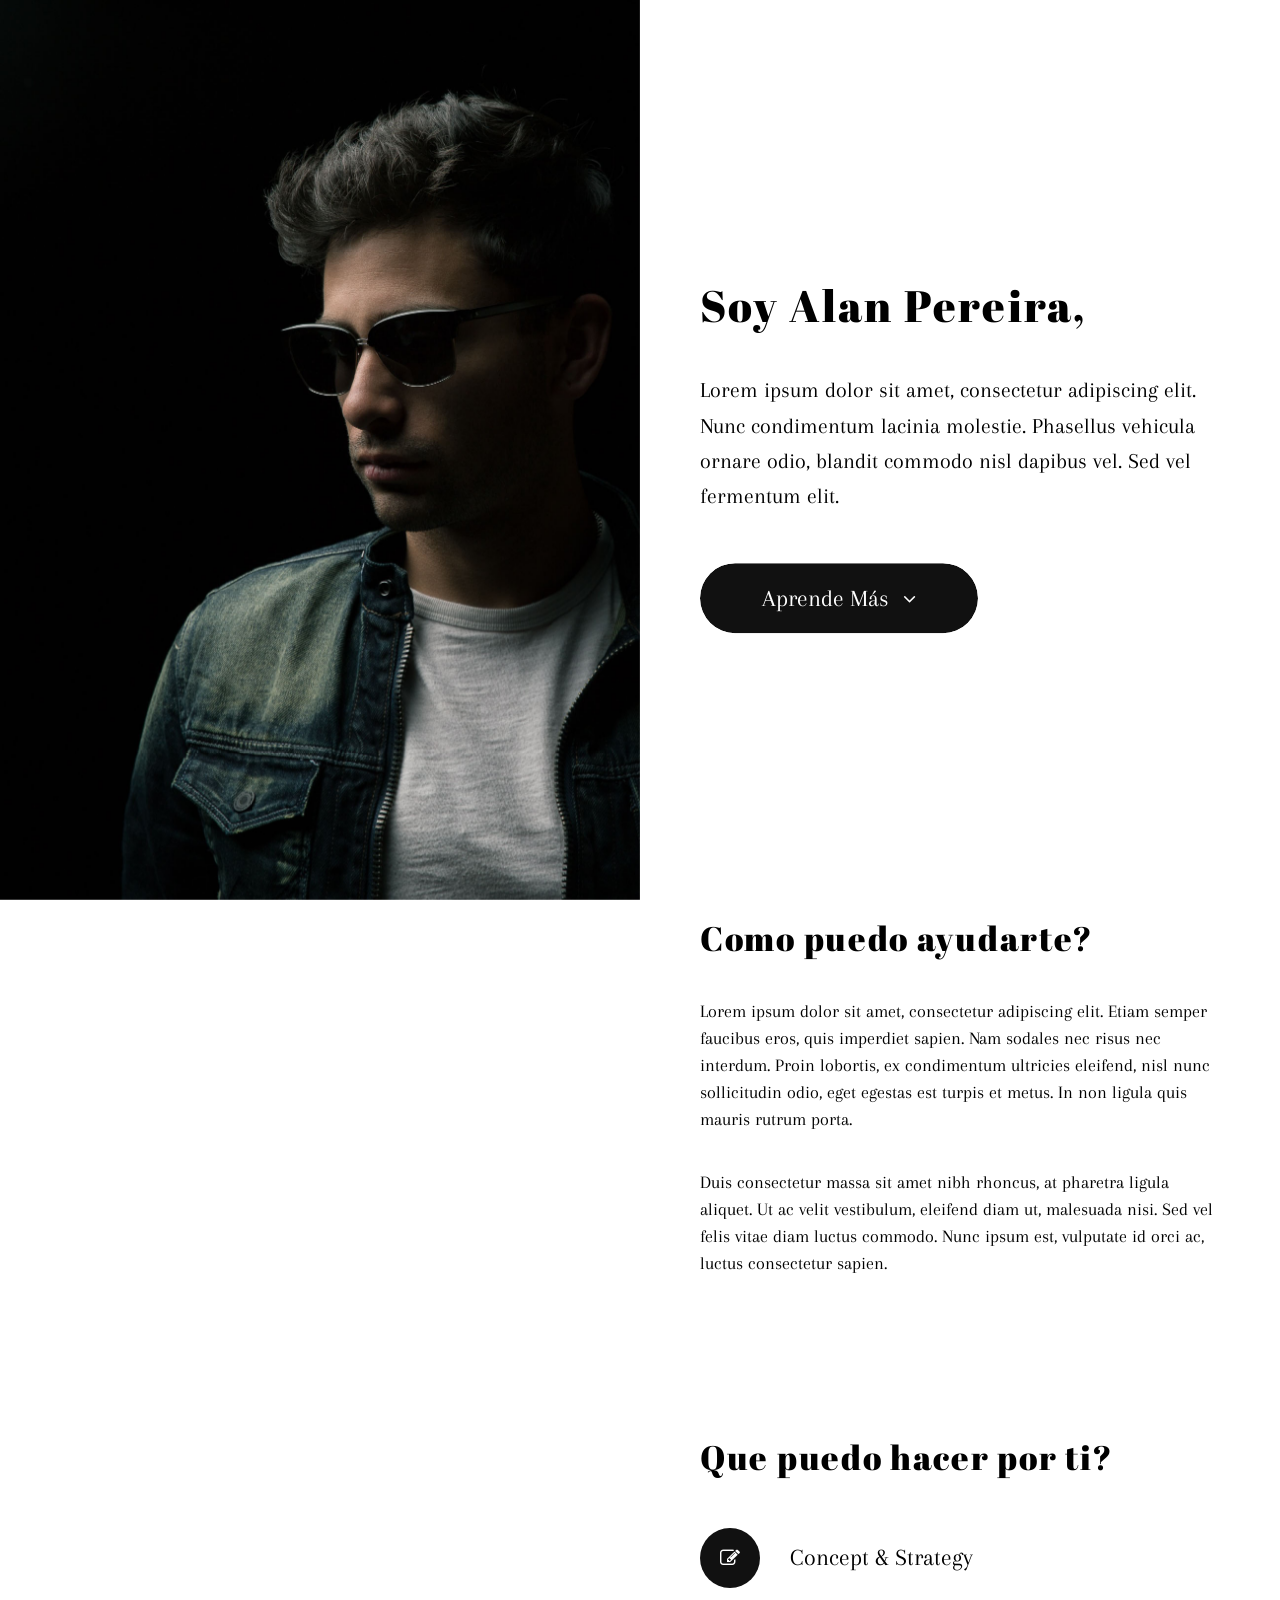
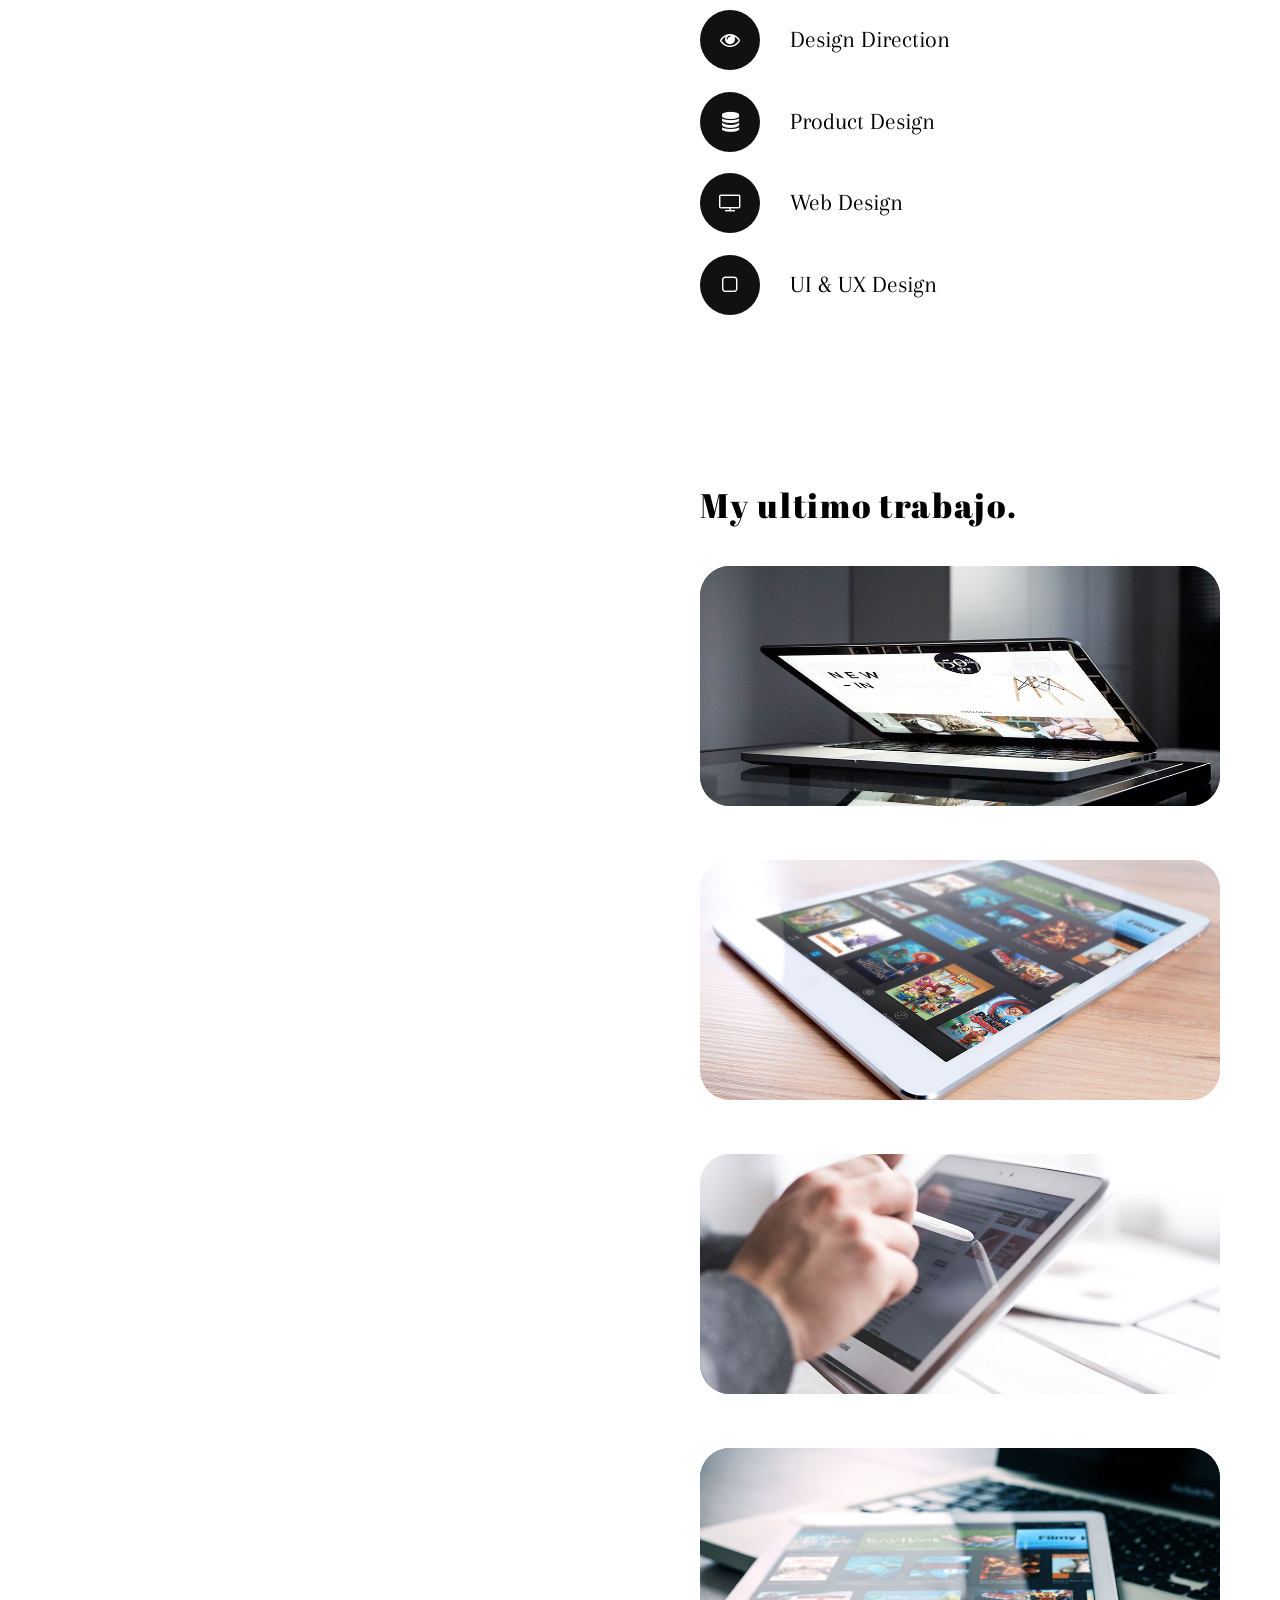
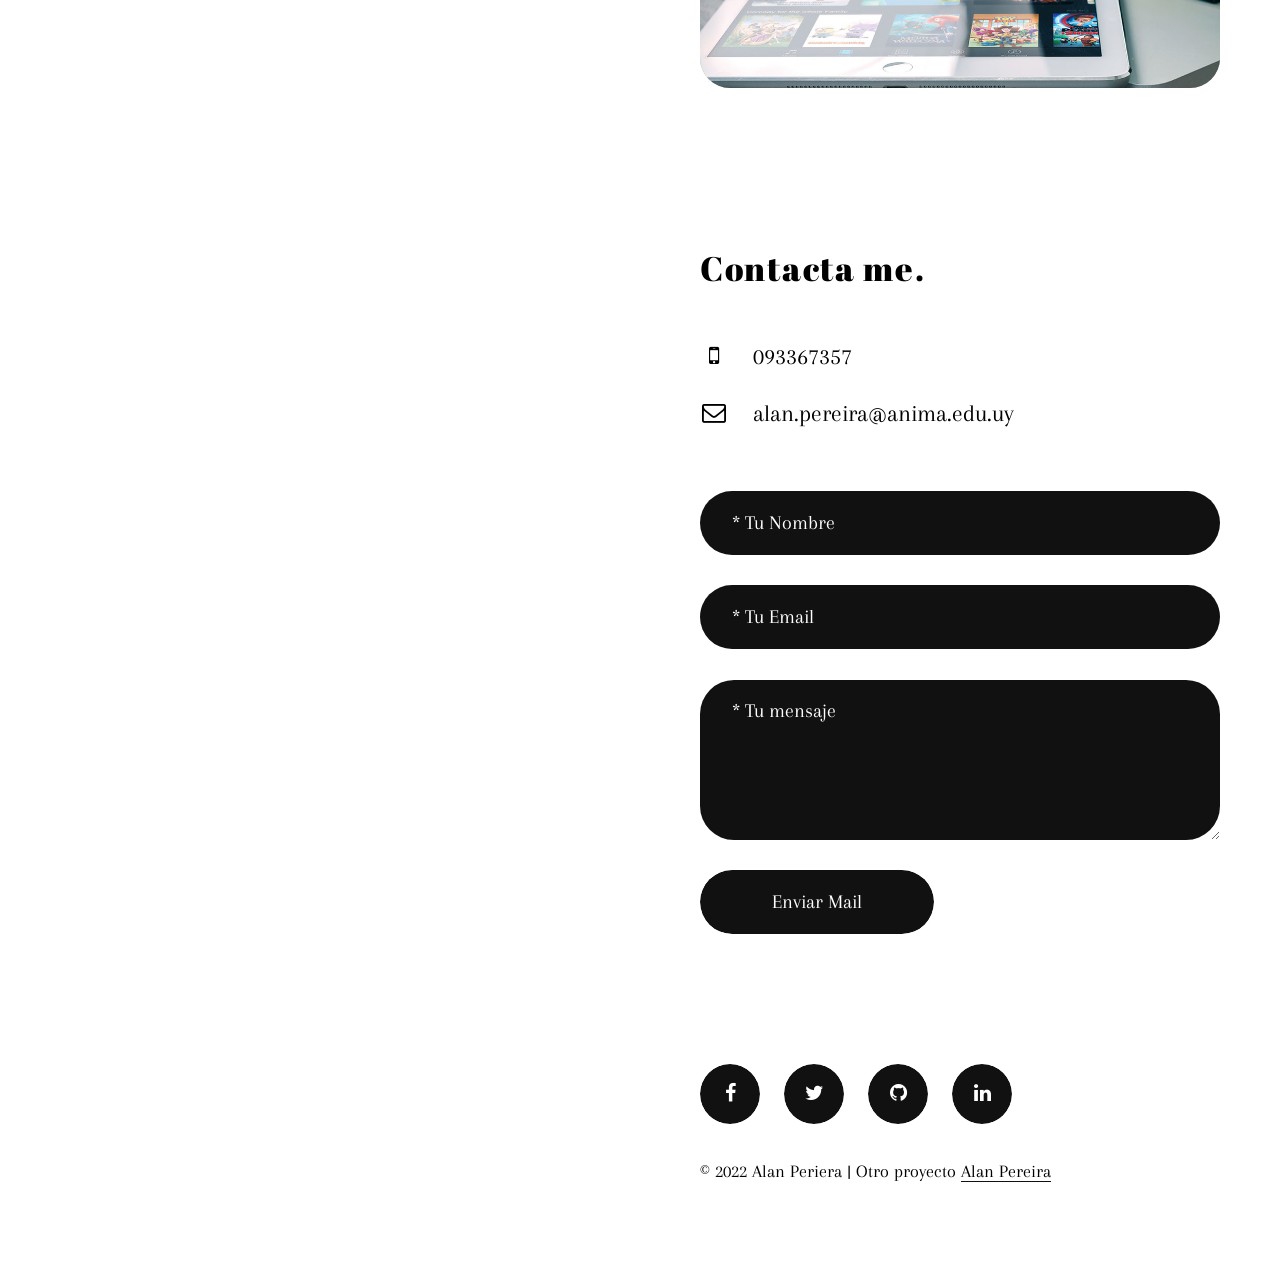
==== index.html @ 33b4f935 "Comit Inicial" ====
<!doctype html>

<html lang="en">
   
   
    <head>
       
       
        <!-- META -->
        <meta charset="utf-8">
        <meta name="robots" content="noodp">
        <meta name="viewport" content="width=device-width, initial-scale=1, maximum-scale=1, user-scalable=no">
       
        <!-- PAGE TITLE -->
        <title>Miller - Identity</title>
       
        <!-- FAVICON -->
        <link rel="shortcut icon" href="assets/img/favicon.png">
       
        <!-- FONTS -->
        <link href="https://fonts.googleapis.com/css?family=Abril+Fatface%7CArapey&amp;subset=latin-ext" rel="stylesheet">
       
        <!-- STYLESHEETS -->
        <link rel="stylesheet" type="text/css" href="assets/css/plugins.css">
        <link rel="stylesheet" type="text/css" href="assets/css/main.css">
        
        
    </head>

   
    <body>
    
       
        <!-- PRELOADER -->
        <div class="preloader">
           
            <div class="spinner"></div>
            
        </div>
        <!-- /PRELOADER -->
    
        
        <!-- IMAGE CONTAINER -->
        <div class="image-container">
           
            <div class="background-img"></div>

        </div>
        <!-- /IMAGE CONTAINER -->


        <!-- CONTENT AREA -->
        <div class="content-area">


            <!-- CONTENT AREA INNER --> 
            <div class="content-area-inner">


                <!-- INTRO -->
                <section id="intro">


                    <!-- CONTAINER MID -->
                    <div class="container-mid">

                       
                        <!-- ANIMATION CONTAINER -->
                        <div class="animation-container animation-fade-down" data-animation-delay="0">
                        
                            <h1>Soy Alan Pereira,</h1>
                        
                        </div>
                        <!-- /ANIMATION CONTAINER -->
                        
                        
                        <!-- ANIMATION CONTAINER -->
                        <div class="animation-container animation-fade-left" data-animation-delay="300">
                           
                            <p class="subline">Lorem ipsum dolor sit amet, consectetur adipiscing elit. Nunc condimentum lacinia molestie. Phasellus vehicula ornare odio, blandit commodo nisl dapibus vel. Sed vel fermentum elit.</p>
                            
                        </div>
                        <!-- /ANIMATION CONTAINER -->
                        
                        
                        <!-- ANIMATION CONTAINER -->
                        <div class="animation-container animation-fade-up" data-animation-delay="600">
                           
                            <a href="#about" class="smooth-scroll">Aprende Más<i class="fa fa-angle-down" aria-hidden="true"></i></a>
                            
                        </div>
                        <!-- /ANIMATION CONTAINER -->


                    </div>
                    <!-- /CONTAINER MID -->


                </section>
                <!-- /INTRO -->


                <!-- ABOUT -->
                <section id="about">


                    <h3 class="headline scroll-animated-from-right">Como puedo ayudarte?</h3>
                    
                    <p class="scroll-animated-from-right">Lorem ipsum dolor sit amet, consectetur adipiscing elit. Etiam semper faucibus eros, quis imperdiet sapien. Nam sodales nec risus nec interdum. Proin lobortis, ex condimentum ultricies eleifend, nisl nunc sollicitudin odio, eget egestas est turpis et metus. In non ligula quis mauris rutrum porta.</p>

                    <p class="scroll-animated-from-right">Duis consectetur massa sit amet nibh rhoncus, at pharetra ligula aliquet. Ut ac velit vestibulum, eleifend diam ut, malesuada nisi. Sed vel felis vitae diam luctus commodo. Nunc ipsum est, vulputate id orci ac, luctus consectetur sapien.</p>


                </section>
                <!-- /ABOUT -->
                
                
                <!-- SERVICE -->
                <section id="service">


                    <h3 class="headline scroll-animated-from-right">Que puedo hacer por ti?</h3>
                    
                    
                    <!-- SERVICE LIST -->
                    <ul class="services-list">
                       
                       
                        <li class="scroll-animated-from-right"><i class="fa fa-pencil-square-o" aria-hidden="true"></i>Concept & Strategy</li>
                        <li class="scroll-animated-from-right"><i class="fa fa-eye" aria-hidden="true"></i>Design Direction</li>
                        <li class="scroll-animated-from-right"><i class="fa fa-database" aria-hidden="true"></i>Product Design</li>
                        <li class="scroll-animated-from-right"><i class="fa fa-television" aria-hidden="true"></i>Web Design</li>
                        <li class="scroll-animated-from-right"><i class="fa fa-square-o" aria-hidden="true"></i>UI & UX Design</li>
                        
                        
                    </ul>
                    <!-- /SERVICE LIST -->


                </section>
                <!-- /SERVICE -->
                
                
                <!-- WORK -->
                <section id="work">


                    <h3 class="headline scroll-animated-from-right">My ultimo trabajo.</h3>
                    
                    
                    <!-- SHOWCASE -->
                    <div class="showcase">
                       
                       
                        <!-- ITEM -->
                        <div class="item scroll-animated-from-right">
                          
                          
                            <!-- LIGHTBOX LINK -->
                            <a href="#" data-featherlight="#item-1-lightbox">
                            
                            
                                <!-- INFO -->
                                <div class="info">


                                    <!-- CONTAINER MID -->
                                    <div class="container-mid">

                                        <h5>Fashion Inc.</h5>
                                        <p>Web Design</p>

                                    </div>
                                    <!-- /CONTAINER MID -->


                                </div>
                                <!-- /INFO -->


                                <div class="background-image" style="background-image: url(assets/img/work/item-1.jpg)"></div>

                           
                            </a>
                            <!-- /LIGHTBOX LINK -->
                            
                            
                            <!-- LIGHTBOX -->
                            <div id="item-1-lightbox" class="work-lightbox">
                               
                               
                                <img class="img-responsive" src="assets/img/work/item-1.jpg" alt="image">
                                
                                <h3>Fashion Inc.</h3>
                                <p class="subline">Web Design</p>
                                
                                <p>Lorem ipsum dolor sit amet, consectetur adipiscing elit. Etiam semper faucibus eros, quis imperdiet sapien. Nam sodales nec risus nec interdum. Proin lobortis, ex condimentum ultricies eleifend, nisl nunc sollicitudin odio, eget egestas est turpis et metus. In non ligula quis mauris rutrum porta.</p>
                                
                                
                            </div>
                            <!-- /LIGHTBOX -->
                            
                            
                        </div>
                        <!-- /ITEM -->
                        
                        
                        <!-- ITEM -->
                        <div class="item scroll-animated-from-right">
                          
                          
                            <!-- LIGHTBOX LINK -->
                            <a href="#" data-featherlight="#item-2-lightbox">
                            
                            
                                <!-- INFO -->
                                <div class="info">


                                    <!-- CONTAINER MID -->
                                    <div class="container-mid">

                                        <h5>Asimov 71</h5>
                                        <p>Product Design</p>

                                    </div>
                                    <!-- /CONTAINER MID -->


                                </div>
                                <!-- /INFO -->


                                <div class="background-image" style="background-image: url(assets/img/work/item-2.jpg)"></div>

                           
                            </a>
                            <!-- /LIGHTBOX LINK -->
                            
                            
                            <!-- LIGHTBOX -->
                            <div id="item-2-lightbox" class="work-lightbox">
                               
                               
                                <img class="img-responsive" src="assets/img/work/item-2.jpg" alt="image">
                                
                                <h3>Asimov 71</h3>
                                <p class="subline">Product Design</p>
                                
                                <p>Lorem ipsum dolor sit amet, consectetur adipiscing elit. Etiam semper faucibus eros, quis imperdiet sapien. Nam sodales nec risus nec interdum. Proin lobortis, ex condimentum ultricies eleifend, nisl nunc sollicitudin odio, eget egestas est turpis et metus. In non ligula quis mauris rutrum porta.</p>
                                
                                
                            </div>
                            <!-- /LIGHTBOX -->
                            
                            
                        </div>
                        <!-- /ITEM -->
                        
                        
                        <!-- ITEM -->
                        <div class="item scroll-animated-from-right">
                          
                          
                            <!-- LIGHTBOX LINK -->
                            <a href="#" data-featherlight="#item-3-lightbox">
                            
                            
                                <!-- INFO -->
                                <div class="info">


                                    <!-- CONTAINER MID -->
                                    <div class="container-mid">

                                        <h5>Hardley &amp; Sons</h5>
                                        <p>Design Direction</p>

                                    </div>
                                    <!-- /CONTAINER MID -->


                                </div>
                                <!-- /INFO -->


                                <div class="background-image" style="background-image: url(assets/img/work/item-3.jpg)"></div>

                           
                            </a>
                            <!-- /LIGHTBOX LINK -->
                            
                            
                            <!-- LIGHTBOX -->
                            <div id="item-3-lightbox" class="work-lightbox">
                               
                               
                                <img class="img-responsive" src="assets/img/work/item-3.jpg" alt="image">
                                
                                <h3>Hardley &amp; Sons</h3>
                                <p class="subline">Design Direction</p>
                                
                                <p>Lorem ipsum dolor sit amet, consectetur adipiscing elit. Etiam semper faucibus eros, quis imperdiet sapien. Nam sodales nec risus nec interdum. Proin lobortis, ex condimentum ultricies eleifend, nisl nunc sollicitudin odio, eget egestas est turpis et metus. In non ligula quis mauris rutrum porta.</p>
                                
                                
                            </div>
                            <!-- /LIGHTBOX -->
                            
                            
                        </div>
                        <!-- /ITEM -->
                        
                        
                        <!-- ITEM -->
                        <div class="item scroll-animated-from-right">
                          
                          
                            <!-- LIGHTBOX LINK -->
                            <a href="#" data-featherlight="#item-4-lightbox">
                            
                            
                                <!-- INFO -->
                                <div class="info">


                                    <!-- CONTAINER MID -->
                                    <div class="container-mid">

                                        <h5>Starnation</h5>
                                        <p>UI/UX DESIGN</p>

                                    </div>
                                    <!-- /CONTAINER MID -->


                                </div>
                                <!-- /INFO -->


                                <div class="background-image" style="background-image: url(assets/img/work/item-4.jpg)"></div>

                           
                            </a>
                            <!-- /LIGHTBOX LINK -->
                            
                            
                            <!-- LIGHTBOX -->
                            <div id="item-4-lightbox" class="work-lightbox">
                               
                               
                                <img class="img-responsive" src="assets/img/work/item-4.jpg" alt="image">
                                
                                <h3>Starnation</h3>
                                <p class="subline">UI/UX DESIGN</p>
                                
                                <p>Lorem ipsum dolor sit amet, consectetur adipiscing elit. Etiam semper faucibus eros, quis imperdiet sapien. Nam sodales nec risus nec interdum. Proin lobortis, ex condimentum ultricies eleifend, nisl nunc sollicitudin odio, eget egestas est turpis et metus. In non ligula quis mauris rutrum porta.</p>
                                
                                
                            </div>
                            <!-- /LIGHTBOX -->
                            
                            
                        </div>
                        <!-- /ITEM -->
                        
                        
                    </div>
                    <!-- /SHOWCASE -->


                </section>
                <!-- /WORK -->
                
                
                <!-- CONTACT -->
                <section id="contact">


                    <h3 class="headline scroll-animated-from-right">Contacta me.</h3>
                    
                    
                    <!-- CONTACT LIST -->
                    <ul class="contact-list">
                       
                        <li class="scroll-animated-from-right"><i class="fa fa-mobile" aria-hidden="true"></i>093367357</li>
                        <li class="scroll-animated-from-right"><i class="fa fa-envelope-o" aria-hidden="true"></i>alan.pereira@anima.edu.uy</li>
                        
                    </ul>
                    <!-- /CONTACT LIST -->
                    
                    
                    <!-- CONTACT FORM --> 
                    <form id="contact-form" action="assets/php/contact.php" method="post">

                       
                        <input id="contact-form-name" type="text" name="name" class="form-control scroll-animated-from-right" placeholder="* Tu Nombre">
                        
                        <input id="contact-form-email" type="text" name="email" class="form-control scroll-animated-from-right" placeholder="* Tu Email">
                        
                        <!-- PHANTOM ELEMENT ( HONEYPOT CAPTCHA FOR SECURITY ) -->
                        <div class="fhp-input"><input id="contact-form-company" type="text" name="company" class="form-control"></div>
                        <!-- /PHANTOM ELEMENT ( HONEYPOT CAPTCHA FOR SECURITY ) -->
                        
                        <textarea id="contact-form-message" name="message" class="form-control scroll-animated-from-right" placeholder="* Tu mensaje"></textarea>
                        
                        <button type="submit" class="form-control scroll-animated-from-right">Enviar Mail</button>
                        
                        <div class="success-message">* El mail fue enviado correctamente!</div>

                   
                    </form>
                    <!-- /CONTACT FORM --> 


                </section>
                <!-- /CONTACT -->
                
                
                <!-- FOOTER -->
                <section id="footer">
                
                   
                    <!-- SOCIAL ICONS -->
                    <ul class="social-icons scroll-animated-from-right">
                       
                       
                        <li><a href="#"><i class="fa fa-facebook" aria-hidden="true"></i></a></li>
                        <li><a href="#"><i class="fa fa-twitter" aria-hidden="true"></i></a></li>
                        <li><a href="https://github.com/AlanPereira06" target="_blank"><i class="fa fa-github" aria-hidden="true"></i></a></li>
                        <li><a href="#"><i class="fa fa-linkedin" aria-hidden="true"></i></a></li>
                        
                        
                    </ul>
                    <!-- /SOCIAL ICONS -->
                    

                    <p class="scroll-animated-from-right">© 2022 Alan Periera | Otro proyecto <a href="https://alanpereira06.github.io/SuperHeroes/" target="_blank">Alan Pereira</a></p>


                </section>
                <!-- /FOOTER -->


            </div>
            <!-- /CONTENT AREA INNER -->


        </div>
        <!-- /CONTENT AREA -->
        
        
        <!-- JAVASCRIPTS -->
        <script type="text/javascript" src="assets/js/plugins.js"></script>
        <script type="text/javascript" src="assets/js/main.js"></script>
   
   
    </body> 
    
    
</html>
---- assets/css/main.css ----
/******************************************************************


	------------------------
	-- TABLE OF CONTENTS --
	------------------------
	
	--  01. Basic
	--  02. Preloader
    --  03. Image Container
    --  04. Content Area
    --  05. Content Area --> Intro
    --  06. Content Area --> About
    --  07. Content Area --> Service
    --  08. Content Area --> Work
    --  09. Content Area --> Contact
    --  10. Content Area --> Footer
 
 
 ******************************************************************/




/** 1. Basic
*******************************************************************/

html
{
    font-size: 10px;
}

body
{
    font-family: 'Arapey', serif;
    font-weight: 300;
    font-style: normal;

    color: #000;
    background: #fff;

    -webkit-font-smoothing: antialiased;
}

h1,
h2,
h3,
h4,
h5,
h6
{
    font-family: 'Abril Fatface', cursive;
    font-weight: normal;

    letter-spacing: .05em;

    color: #000;;
}

h1
{
    font-size: 4.4rem;
}

h2
{
    font-size: 3.9rem;
}

h3
{
    font-size: 3.4rem;
}

h4
{
    font-size: 2.9rem;
}

h5
{
    font-size: 2.4rem;
}

h6
{
    font-size: 1.9rem;
}

p
{
    font-size: 1.8rem;
}

a,
a:hover,
a:focus
{
    cursor: pointer;
    -webkit-transition: all 300ms ease;
         -o-transition: all 300ms ease;
            transition: all 300ms ease;
    text-decoration: none;
}

a:hover
{
    color: #111;
}

@media (max-width:600px)
{
    html
    {
        font-size: 8px;
    }
}

@media (max-width:500px)
{
    html
    {
        font-size: 7px;
    }
}



/** 2. Preloader
*******************************************************************/

.preloader
{
    position: fixed;
    z-index: 100000;
    bottom: 0;
    left: 0;

    overflow: hidden;

    width: 100%;
    height: 100%;

    background: #fff;
}

.preloader.hide-preloader
{
    height: 0;
    
    -webkit-transition: .7s ease .3s;
         -o-transition: .7s ease .3s;
            transition: .7s ease .3s;
}

.preloader .spinner
{
    position: absolute;
    top: 50%;
    left: 50%;

    display: block;

    width: 50px;
    height: 50px;
    margin-top: -25px;
    margin-left: -25px;

    -webkit-animation: spinner-pulse .6s infinite ease-in-out;
            animation: spinner-pulse .6s infinite ease-in-out;
    text-align: center;

    opacity: 1;
    border-radius: 100%;
    background-color: #111;
}

.preloader.hide-preloader .spinner
{
    opacity: 0;
    
    -webkit-transition: .3s ease;
         -o-transition: .3s ease;
            transition: .3s ease;
}

@-webkit-keyframes spinner-pulse
{
    0%
    {
        -webkit-transform: scale(0);
    }
    100%
    {
        -webkit-transform: scale(1.0);

        opacity: 0;
    }
}

@keyframes spinner-pulse
{
    0%
    {
        -webkit-transform: scale(0);
                transform: scale(0);
    }
    100%
    {
        -webkit-transform: scale(1.0);
                transform: scale(1.0);

        opacity: 0;
    }
}



/** 3. Image Container
*******************************************************************/

.image-container
{
    position: fixed;
    z-index: 10;
    top: 0;
    left: 0;

    width: 50%;
    height: 100%;
}

.image-container .background-img
{
    position: absolute;
    z-index: 1;
    top: 0;
    left: 0;

    width: 100%;
    height: 100%;

    -webkit-transition: opacity 1s ease;
         -o-transition: opacity 1s ease;
            transition: opacity 1s ease;

    background: url(../img/background.jpg);
    background-repeat: no-repeat;
    background-size: cover;
}

@media (max-width:1200px)
{
    .image-container
    {
        position: relative;
        z-index: 10;
        top: 0;
        left: 0;

        width: 100%;
        height: 100vh;
    }
}



/** 4. Content Area
*******************************************************************/

.content-area
{
    position: relative;
    left: 0;

    width: 100%;
}

.content-area .content-area-inner
{
    position: relative;
    left: 50%;
    
    width: 50%;
    padding: 0 20px;
    overflow-x: hidden;
}

.content-area .content-area-inner section
{
    max-width: 520px;
    margin: 0 auto 18vh auto;
}

.content-area .content-area-inner section:last-child
{
    margin-bottom: 10vh;
}

.content-area .content-area-inner section h3.headline
{
    margin-bottom: 1.2em;
}

@media (max-width:1200px)
{
    .content-area .content-area-inner
    {
        left: 0;

        width: 100%;
        padding: 0 20px;
    }
}



/** 5. Content Area --> Intro
*******************************************************************/


#intro
{
    position: relative;

    height: 100vh;
    margin-bottom: 0;
}

#intro .container-mid
{
    position: absolute;
    top: 50%;

    width: 100%;

    -webkit-transform: translateY(-50%);
        -ms-transform: translateY(-50%);
            transform: translateY(-50%);
}

#intro .container-mid p.subline
{
    font-size: 2.2rem;
    line-height: 1.6em;

    margin-top: 2em;
    margin-bottom: 2.2em;
}

#intro .container-mid a
{
    font-size: 2.4rem;
    line-height: 2.92em;

    position: relative;

    display: inline-block;
    overflow: hidden;

    padding: 0 2.6em;

    -webkit-transition: .2s ease;
         -o-transition: .2s ease;
            transition: .2s ease;

    color: #fff;
    border-radius: 100px;
    background: none;
}

#intro .container-mid a:before
{
    position: absolute;
    z-index: -1;
    top: 0;
    left: 0;

    width: 100%;
    height: 100%;

    content: '';

    border-radius: 100px;
    background: #111;
}

#intro .container-mid a:after
{
    position: absolute;
    z-index: -1;
    top: 0;
    left: 0;

    width: 0;
    height: 100%;

    content: '';
    -webkit-transition: .2s ease;
         -o-transition: .2s ease;
            transition: .2s ease;

    background: #008aff;
}

#intro .container-mid a:hover:after
{
    width: 100%;
}

#intro .container-mid a i
{
    font-size: .85em;

    margin-left: .7em;
}

#intro .animation-container
{
    -webkit-transition: .5s ease;
         -o-transition: .5s ease;
            transition: .5s ease;
}

#intro .animation-container.animation-fade
{
    opacity: 0;
}

#intro .animation-container.animation-fade.run-animation
{
    opacity: 1;
}

#intro .animation-container.animation-fade-up
{
    -webkit-transform: translateY(10vh);
        -ms-transform: translateY(10vh);
            transform: translateY(10vh);

    opacity: 0;
}

#intro .animation-container.animation-fade-up.run-animation
{
    -webkit-transform: translateY(0);
        -ms-transform: translateY(0);
            transform: translateY(0);

    opacity: 1;
}

#intro .animation-container.animation-fade-down
{
    -webkit-transform: translateY(-10vh);
        -ms-transform: translateY(-10vh);
            transform: translateY(-10vh);

    opacity: 0;
}

#intro .animation-container.animation-fade-down.run-animation
{
    -webkit-transform: translateY(0);
        -ms-transform: translateY(0);
            transform: translateY(0);

    opacity: 1;
}

#intro .animation-container.animation-fade-left
{
    -webkit-transform: translateX(10vh);
        -ms-transform: translateX(10vh);
            transform: translateX(10vh);

    opacity: 0;
}

#intro .animation-container.animation-fade-left.run-animation
{
    -webkit-transform: translateX(0);
        -ms-transform: translateX(0);
            transform: translateX(0);

    opacity: 1;
}

#intro .animation-container.animation-fade-right
{
    -webkit-transform: translateX(-10vh);
        -ms-transform: translateX(-10vh);
            transform: translateX(-10vh);

    opacity: 0;
}

#intro .animation-container.animation-fade-right.run-animation
{
    -webkit-transform: translateX(0);
        -ms-transform: translateX(0);
            transform: translateX(0);

    opacity: 1;
}

@media (max-width:1200px)
{
    #intro
    {
        height: auto;
    }

    #intro .container-mid
    {
        position: relative;
        top: 0;

        margin: 15vh 0;

        -webkit-transform: translate(0);
            -ms-transform: translate(0);
                transform: translate(0);
    }
}



/** 6. Content Area --> About
*******************************************************************/

#about p
{
    line-height: 1.5em;

    margin-bottom: 2em;
}

#about p:last-child
{
    margin-bottom: 0;
}



/** 7. Content Area --> Service
*******************************************************************/

#service .services-list
{
    margin-bottom: 0;
    padding: 0;

    list-style: none;
}

#service .services-list li
{
    font-size: 2.4rem;
    line-height: 3.4em;
}

#service .services-list li i
{
    font-size: 2rem;
    line-height: 3em;

    width: 3em;
    height: 3em;
    margin-right: 1.5em;

    text-align: center;

    color: #fff;
    border-radius: 100px;
    background: #111;
}



/** 8. Content Area --> Work
*******************************************************************/

#work .showcase .item
{
    position: relative;

    overflow: hidden;

    width: 100%;
    height: 24rem;
    margin: 0;
    margin-bottom: 6vh;

    cursor: pointer;

    border-radius: 3rem;
    background: #111;
}

#work .showcase .item:last-child
{
    margin-bottom: 0;
}

#work .showcase .item .info
{
    position: absolute;
    z-index: 100;
    top: 0;
    left: 0;

    width: 0;
    height: 100%;

    -webkit-transition: .25s ease;
         -o-transition: .25s ease;
            transition: .25s ease;

    color: #fff;
    background: #008aff;
}

#work .showcase .item:hover .info
{
    width: 100%;
}

#work .showcase .item .info .container-mid
{
    position: absolute;
    top: 50%;
    left: 0;

    width: 100%;
    padding: 0 6rem;

    -webkit-transform: translateY(-50%);
        -ms-transform: translateY(-50%);
            transform: translateY(-50%);
}

#work .showcase .item .info .container-mid h5
{
    -webkit-transform: translateX(4vh);
        -ms-transform: translateX(4vh);
            transform: translateX(4vh);

    opacity: 0;
    color: #fff;
}

#work .showcase .item:hover .info .container-mid h5
{
    -webkit-transition: .2s ease .2s;
         -o-transition: .2s ease .2s;
            transition: .2s ease .2s;
    -webkit-transform: translateX(0);
        -ms-transform: translateX(0);
            transform: translateX(0);

    opacity: 1;
}

#work .showcase .item .info .container-mid p
{
    position: relative;

    padding-left: 2.7rem;

    -webkit-transform: translateX(4vh);
        -ms-transform: translateX(4vh);
            transform: translateX(4vh);
    letter-spacing: .025em;

    opacity: 0;
}

#work .showcase .item:hover .info .container-mid p
{
    -webkit-transition: .2s ease .3s;
         -o-transition: .2s ease .3s;
            transition: .2s ease .3s;
    -webkit-transform: translateX(0);
        -ms-transform: translateX(0);
            transform: translateX(0);

    opacity: 1;
}

#work .showcase .item .info .container-mid p:before
{
    position: absolute;
    top: 50%;
    left: 0;

    width: 1.1em;
    height: 1px;

    content: '';
    -webkit-transform: translateY(-50%);
        -ms-transform: translateY(-50%);
            transform: translateY(-50%);

    background: #fff;
}

#work .showcase .item .background-image
{
    position: absolute;
    top: 0;
    left: 0;

    width: 100%;
    height: 100%;

    background-repeat: no-repeat;
    background-position: center;
    background-size: cover;
}

.featherlight .featherlight-content
{
    max-height: 95%;
    padding: 0;

    border-bottom: 0;
}

.featherlight .featherlight-content  .featherlight-close-icon
{
    font-size: 2.4rem;
    line-height: 1em;

    top: .5em;
    right: .5em;

    width: 1em;

    outline: none !important;
}

.featherlight .featherlight-content .work-lightbox
{
    max-width: 1000px;
    padding: 6vh;

    text-align: center;
}

.featherlight .featherlight-content .work-lightbox img
{
    margin: 0 auto 4vh auto;
}

.featherlight .featherlight-content .work-lightbox p.subline
{
    margin-bottom: 1em;

    letter-spacing: .025em;
}

.featherlight .featherlight-content .work-lightbox p
{
    max-width: 520px;
    margin: 0 auto;
}



/** 9. Content Area --> Contact
*******************************************************************/

#contact .contact-list
{
    margin-bottom: 3.4em;
    padding: 0;

    list-style: none;
}

#contact .contact-list li
{
    font-size: 2.4rem;
    line-height: 2.4em;
}

#contact .contact-list li i
{
    line-height: 1.2em;

    width: 1.2em;
    height: 1.2em;
    margin-right: 1em;

    text-align: center;

    border-radius: 100px;
}

#contact #contact-form
{
    position: relative;
}

#contact #contact-form .fhp-input
{
    display: none;

    pointer-events: none;

    opacity: 0;
}

#contact #contact-form input,
#contact #contact-form textarea,
#contact #contact-form button
{
    font-size: 2rem;

    margin-bottom: 3.4vh;

    -webkit-transition: .4s ease;
         -o-transition: .4s ease;
            transition: .4s ease;

    color: #fff;
    border: none !important;
    border-radius: 34px;
    outline: none !important;
    background: #111;
    -webkit-box-shadow: none !important;
            box-shadow: none !important;
}

#contact #contact-form.success input,
#contact #contact-form.success textarea,
#contact #contact-form.success button
{
    line-height: 0;

    height: 0;
    margin: 0;
    padding: 0;

    opacity: 0;
}

#contact #contact-form input::-webkit-input-placeholder,
#contact #contact-form textarea::-webkit-input-placeholder
{
    color: #fff;
}

#contact #contact-form input:-ms-input-placeholder,
#contact #contact-form textarea:-ms-input-placeholder
{
    color: #fff;
}

#contact #contact-form input::placeholder,
#contact #contact-form textarea::placeholder
{
    color: #fff;
}

#contact #contact-form input.error,
#contact #contact-form textarea.error
{
    background: red;
}

#contact #contact-form input
{
    line-height: 3.2em;

    height: 3.2em;
    padding-right: 1.6em;
    padding-left: 1.6em;
}

#contact #contact-form textarea
{
    line-height: 1.7em;

    height: 8em;
    padding-top: .7em;
    padding-right: 1.6em;
    padding-left: 1.6em;
}

#contact #contact-form button
{
    line-height: 3.2em;

    position: relative;

    display: inline-block;
    overflow: hidden;

    width: auto;
    height: 3.2em;
    margin-bottom: 0;
    padding: 0 3.6em;

    background: none !important;
}

#contact #contact-form button:before
{
    position: absolute;
    z-index: -1;
    top: 0;
    left: 0;

    width: 100%;
    height: 100%;

    content: '';

    border-radius: 100px;
    background: #111;
}

#contact #contact-form button:after
{
    position: absolute;
    z-index: -1;
    top: 0;
    left: 0;

    width: 0;
    height: 100%;

    content: '';
    -webkit-transition: .2s ease;
         -o-transition: .2s ease;
            transition: .2s ease;

    background: #008aff;
}

#contact #contact-form button:hover:after
{
    width: 100%;
}

#contact #contact-form .success-message
{
    font-size: 2rem;
    line-height: 0;

    position: relative;
    bottom: 0;
    left: 0;

    height: 0;
    margin-top: -1.6em;
    padding: 0 2em;

    -webkit-transition: .2s ease;
         -o-transition: .2s ease;
            transition: .2s ease;
    pointer-events: none;

    opacity: 0;
    color: #fff;
    border-radius: 3em;
    background: limegreen;
}

#contact #contact-form.success .success-message
{
    line-height: 6em;

    height: 6em;

    pointer-events: all;

    opacity: 1;
}



/** 10. Content Area --> Footer
*******************************************************************/

#footer .social-icons
{
    padding: 0;

    list-style: none;
}

#footer .social-icons li
{
    font-size: 2rem;
    line-height: 3em;

    position: relative;

    display: inline-block;
    overflow: hidden;

    width: 3em;
    height: 3em;
    margin: 0;
    margin-right: 1em;

    text-align: center;

    color: #fff;
    border-radius: 100%;
    background: none;
}

#footer .social-icons li:before
{
    position: absolute;
    z-index: -1;
    top: 0;
    left: 0;

    width: 100%;
    height: 100%;

    content: '';

    border-radius: 100px;
    background: #111;
}

#footer .social-icons li:after
{
    position: absolute;
    z-index: -1;
    top: 0;
    left: 0;

    width: 0;
    height: 100%;

    content: '';
    -webkit-transition: .2s ease;
         -o-transition: .2s ease;
            transition: .2s ease;

    background: #008aff;
}

#footer .social-icons li:hover:after
{
    width: 100%;
}

#footer .social-icons li a
{
    font-size: inherit;

    display: block;

    color: #fff;
    border: none;
}

#footer p
{
    margin-top: 1.6em;
}

#footer p a
{
    color: #000;
    border-bottom: 1px solid #111;
}
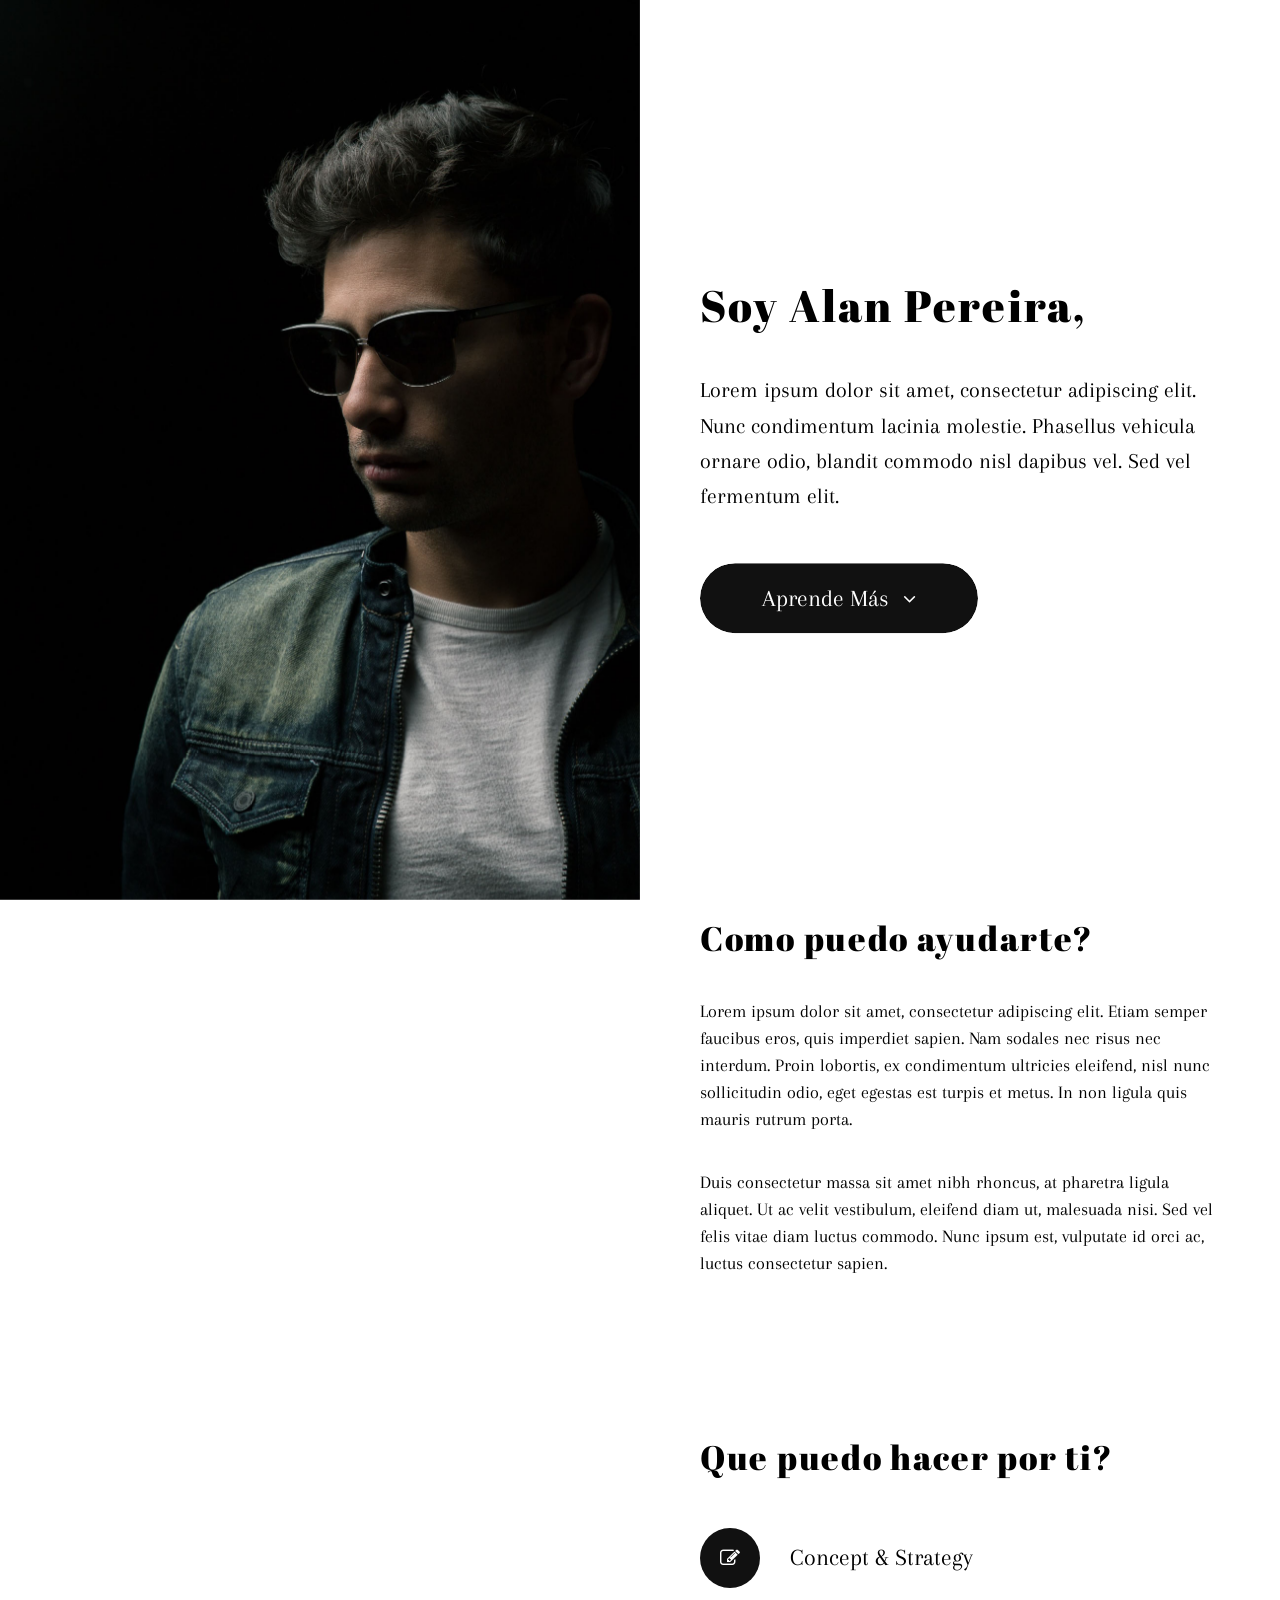
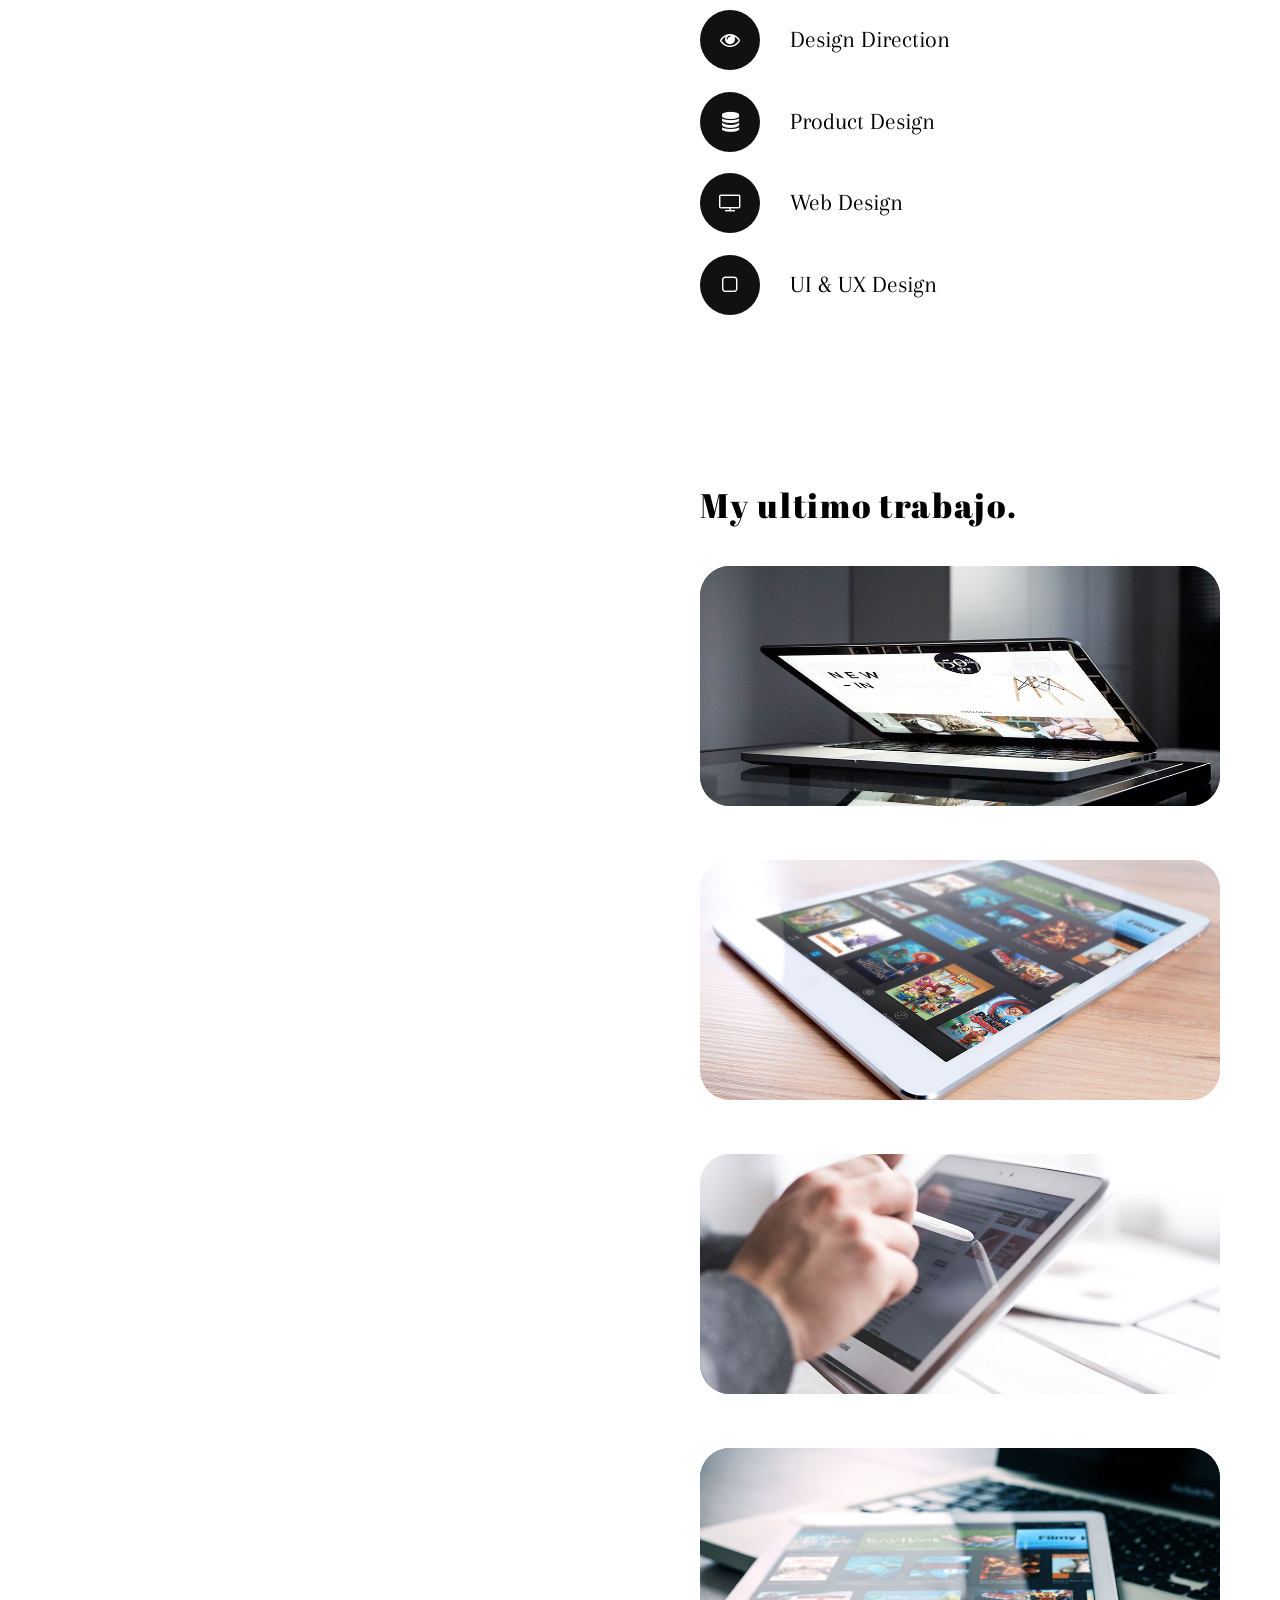
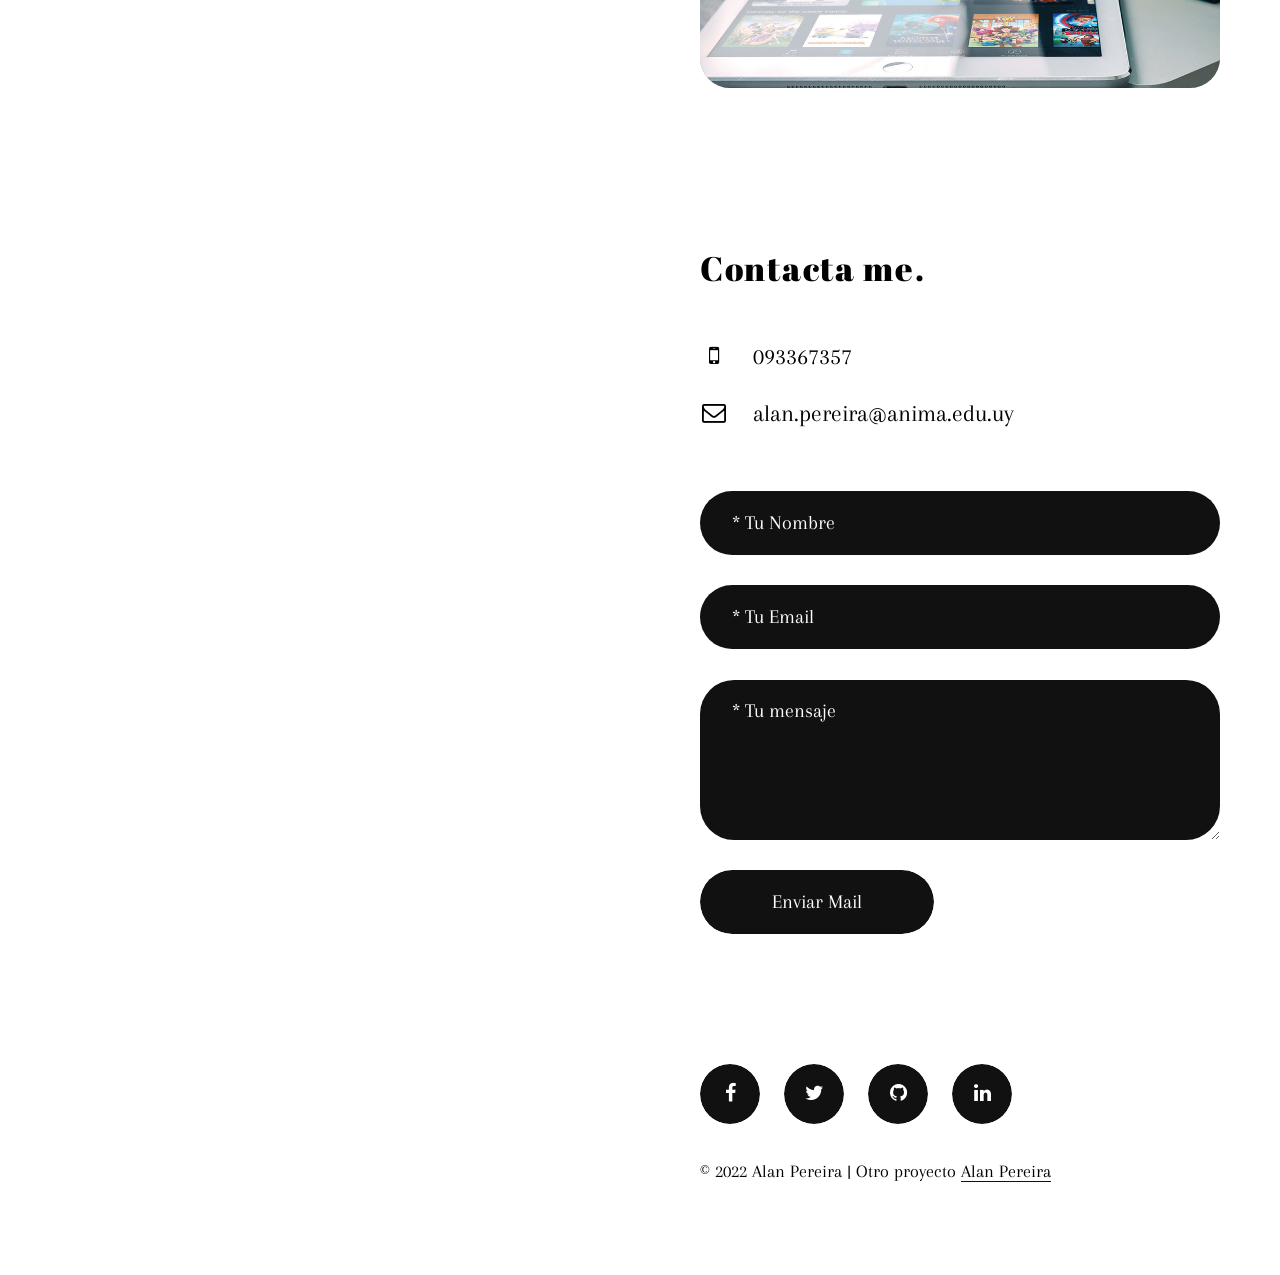
==== commit 110bb537: "Update index.html" ====
--- a/index.html
+++ b/index.html
@@ -12,7 +12,7 @@
         <meta name="viewport" content="width=device-width, initial-scale=1, maximum-scale=1, user-scalable=no">
        
         <!-- PAGE TITLE -->
-        <title>Miller - Identity</title>
+        <title>Alan - Identity</title>
        
         <!-- FAVICON -->
         <link rel="shortcut icon" href="assets/img/favicon.png">
@@ -434,7 +434,7 @@
                     <!-- /SOCIAL ICONS -->
                     
 
-                    <p class="scroll-animated-from-right">© 2022 Alan Periera | Otro proyecto <a href="https://alanpereira06.github.io/SuperHeroes/" target="_blank">Alan Pereira</a></p>
+                    <p class="scroll-animated-from-right">© 2022 Alan Pereira | Otro proyecto <a href="https://alanpereira06.github.io/SuperHeroes/" target="_blank">Alan Pereira</a></p>
 
 
                 </section>
@@ -457,4 +457,4 @@
     </body> 
     
     
-</html>+</html>
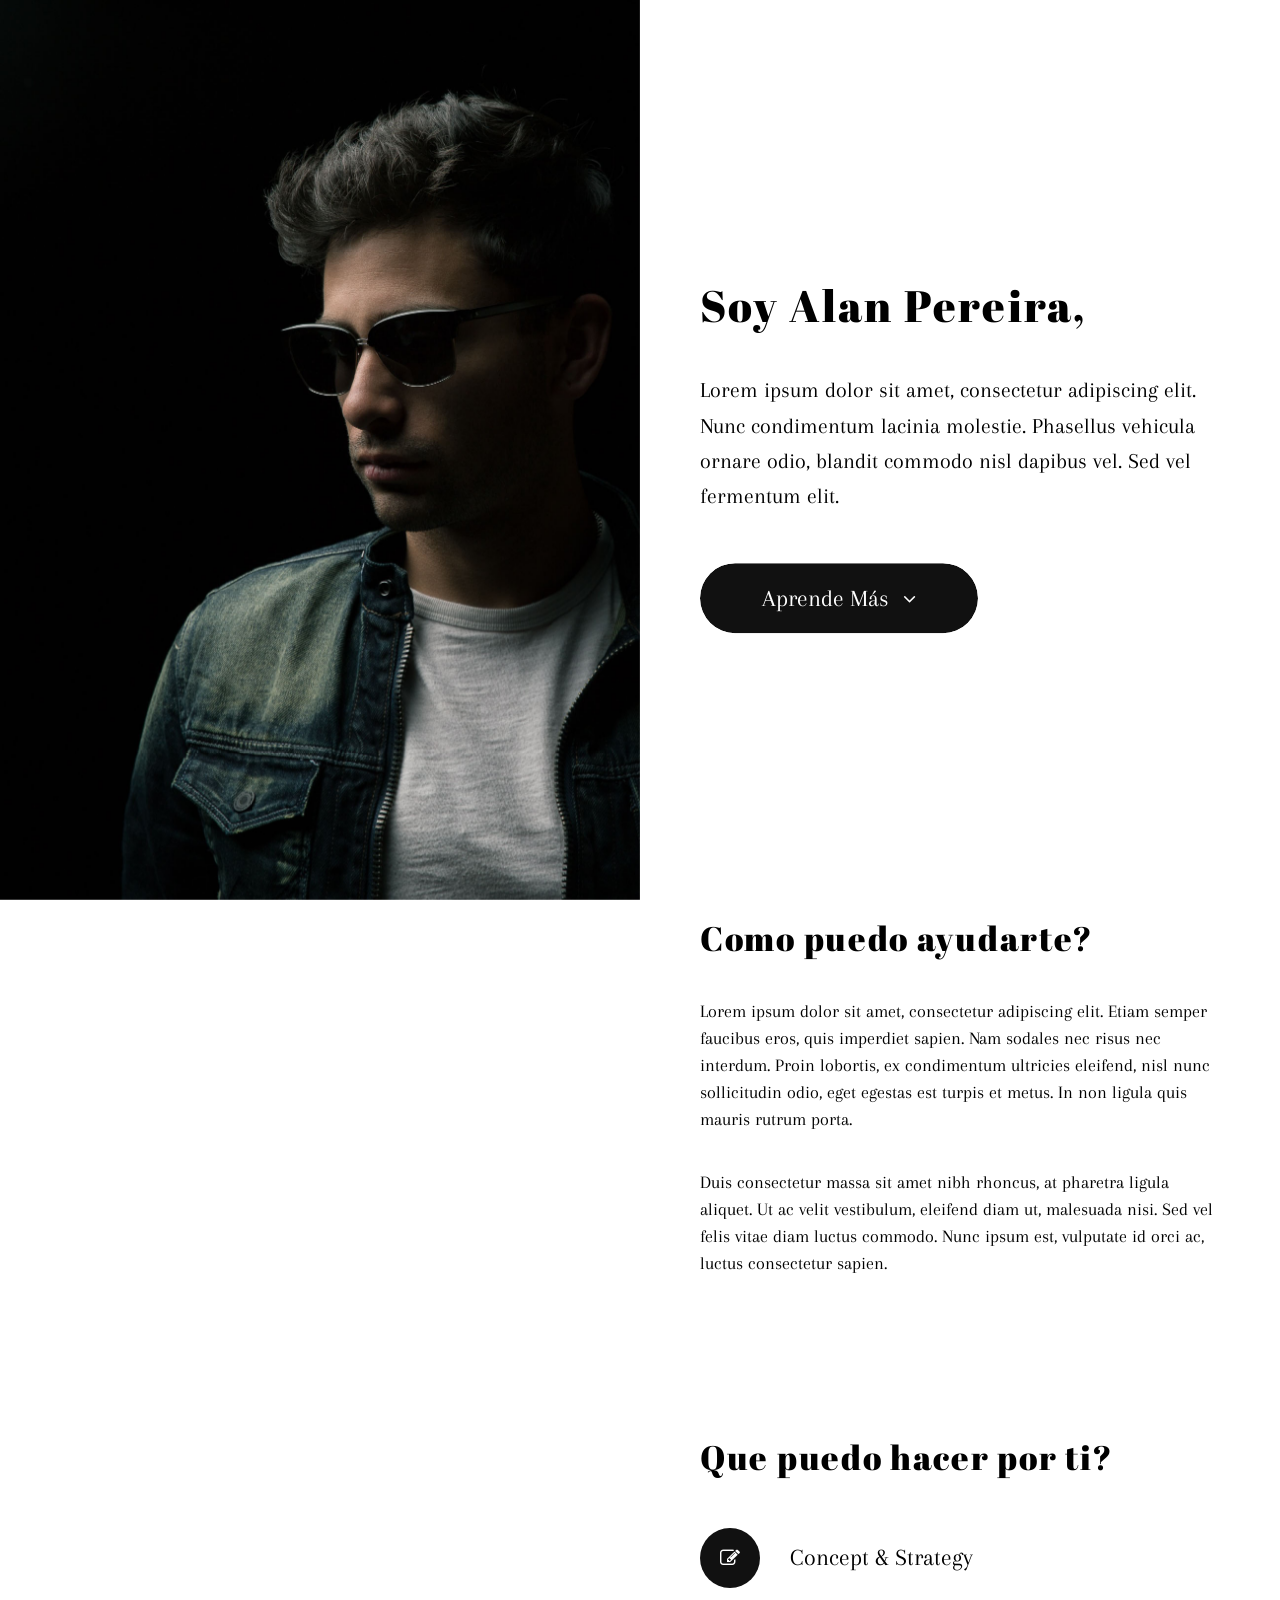
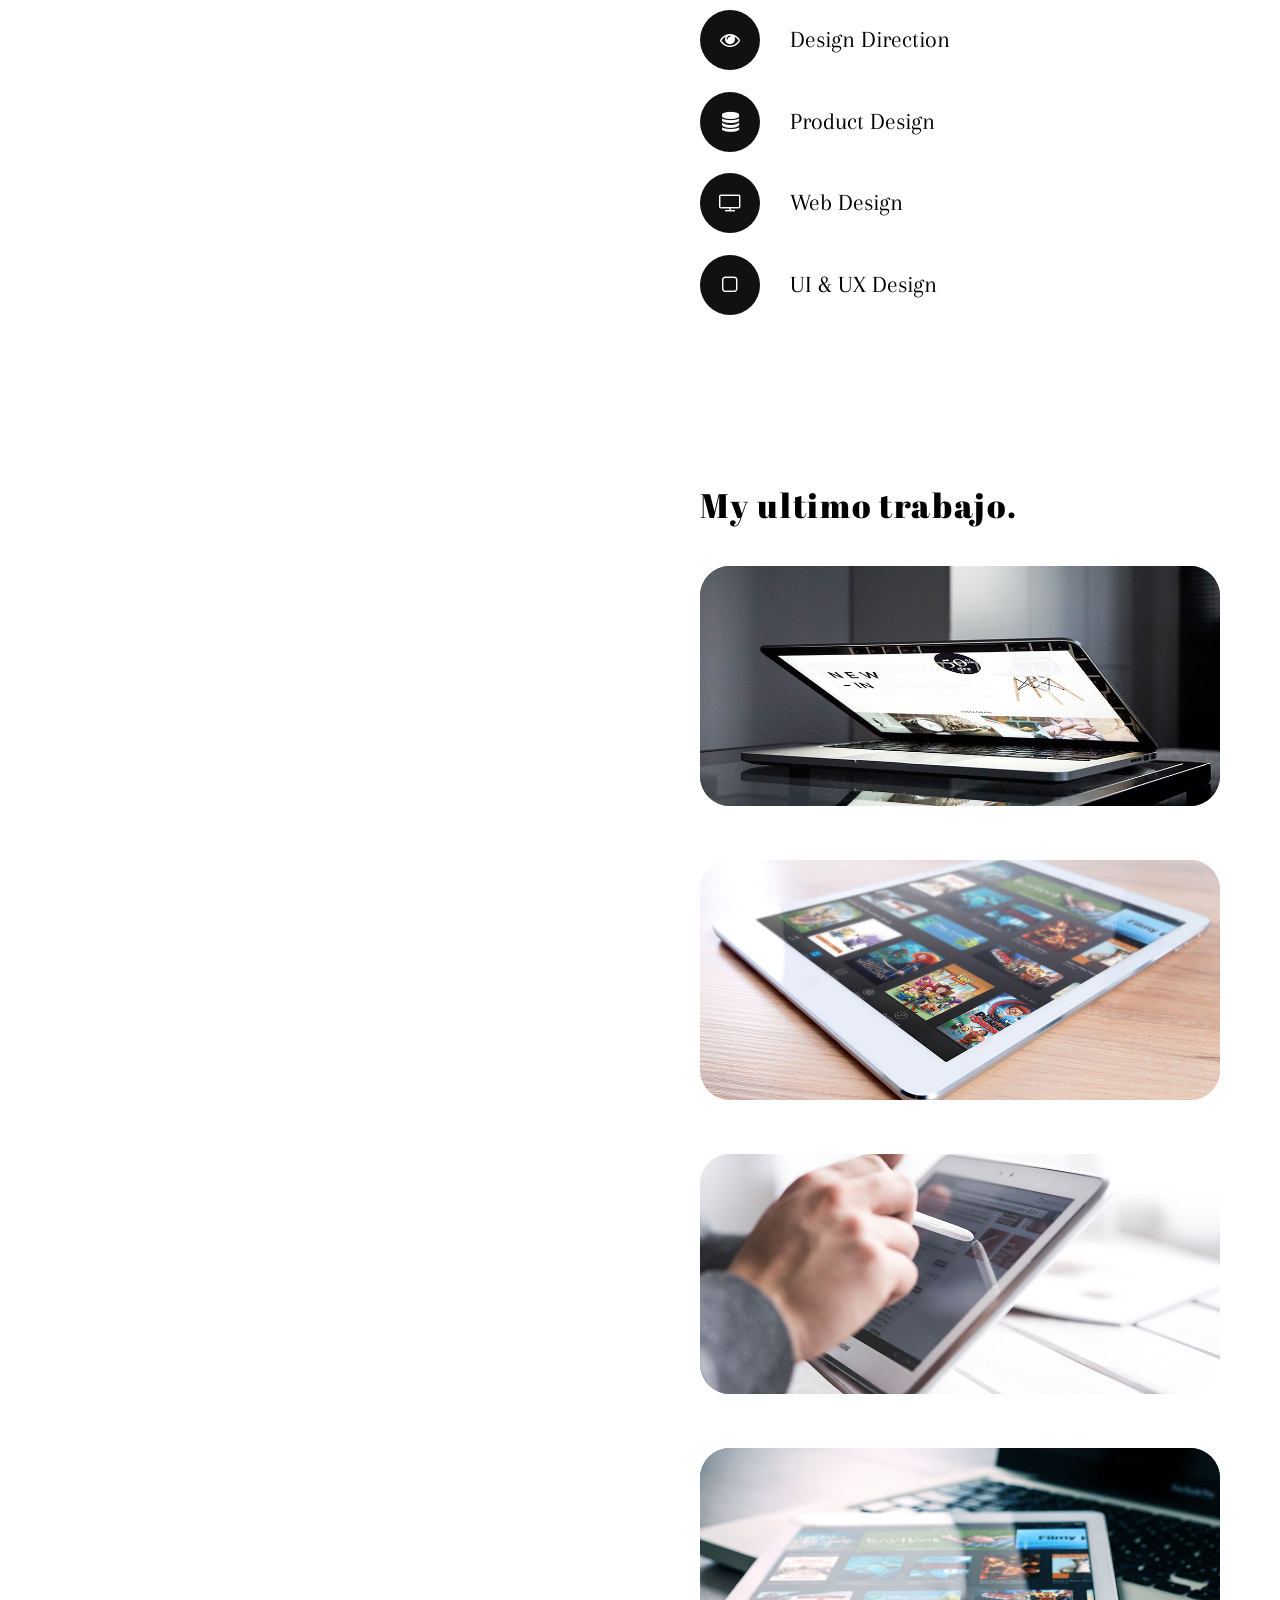
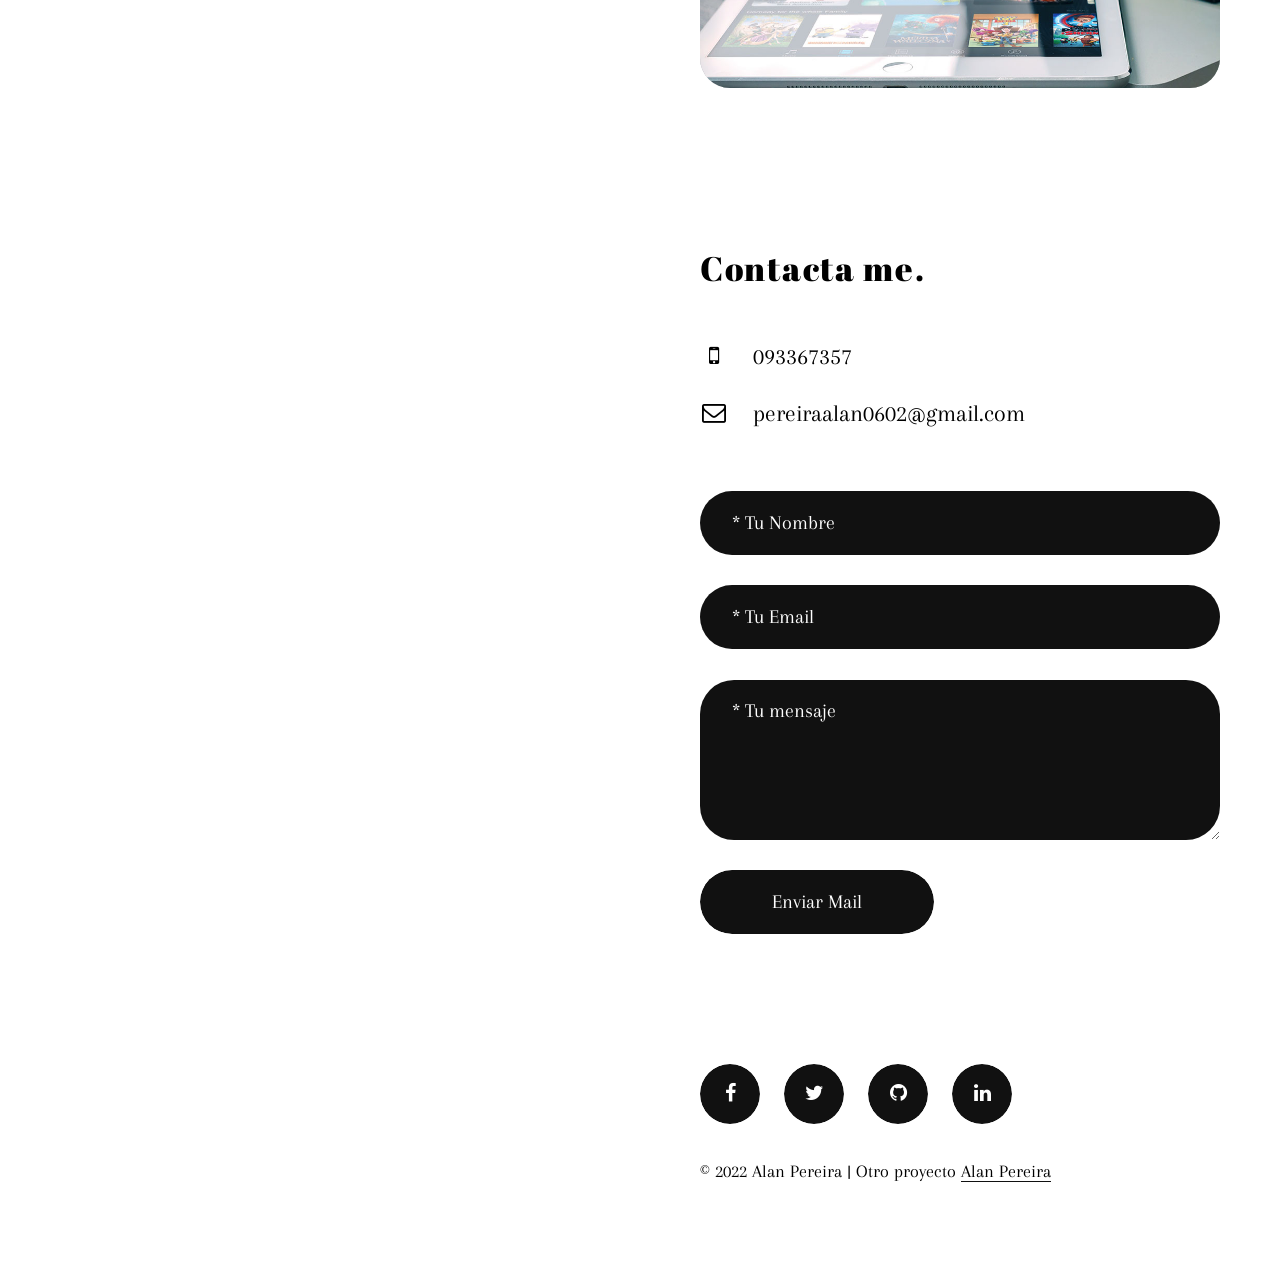
==== commit 56c5b6d1: "Update email address in contact list" ====
--- a/index.html
+++ b/index.html
@@ -383,7 +383,7 @@
                     <ul class="contact-list">
                        
                         <li class="scroll-animated-from-right"><i class="fa fa-mobile" aria-hidden="true"></i>093367357</li>
-                        <li class="scroll-animated-from-right"><i class="fa fa-envelope-o" aria-hidden="true"></i>alan.pereira@anima.edu.uy</li>
+                        <li class="scroll-animated-from-right"><i class="fa fa-envelope-o" aria-hidden="true"></i>pereiraalan0602@gmail.com</li>
                         
                     </ul>
                     <!-- /CONTACT LIST -->
